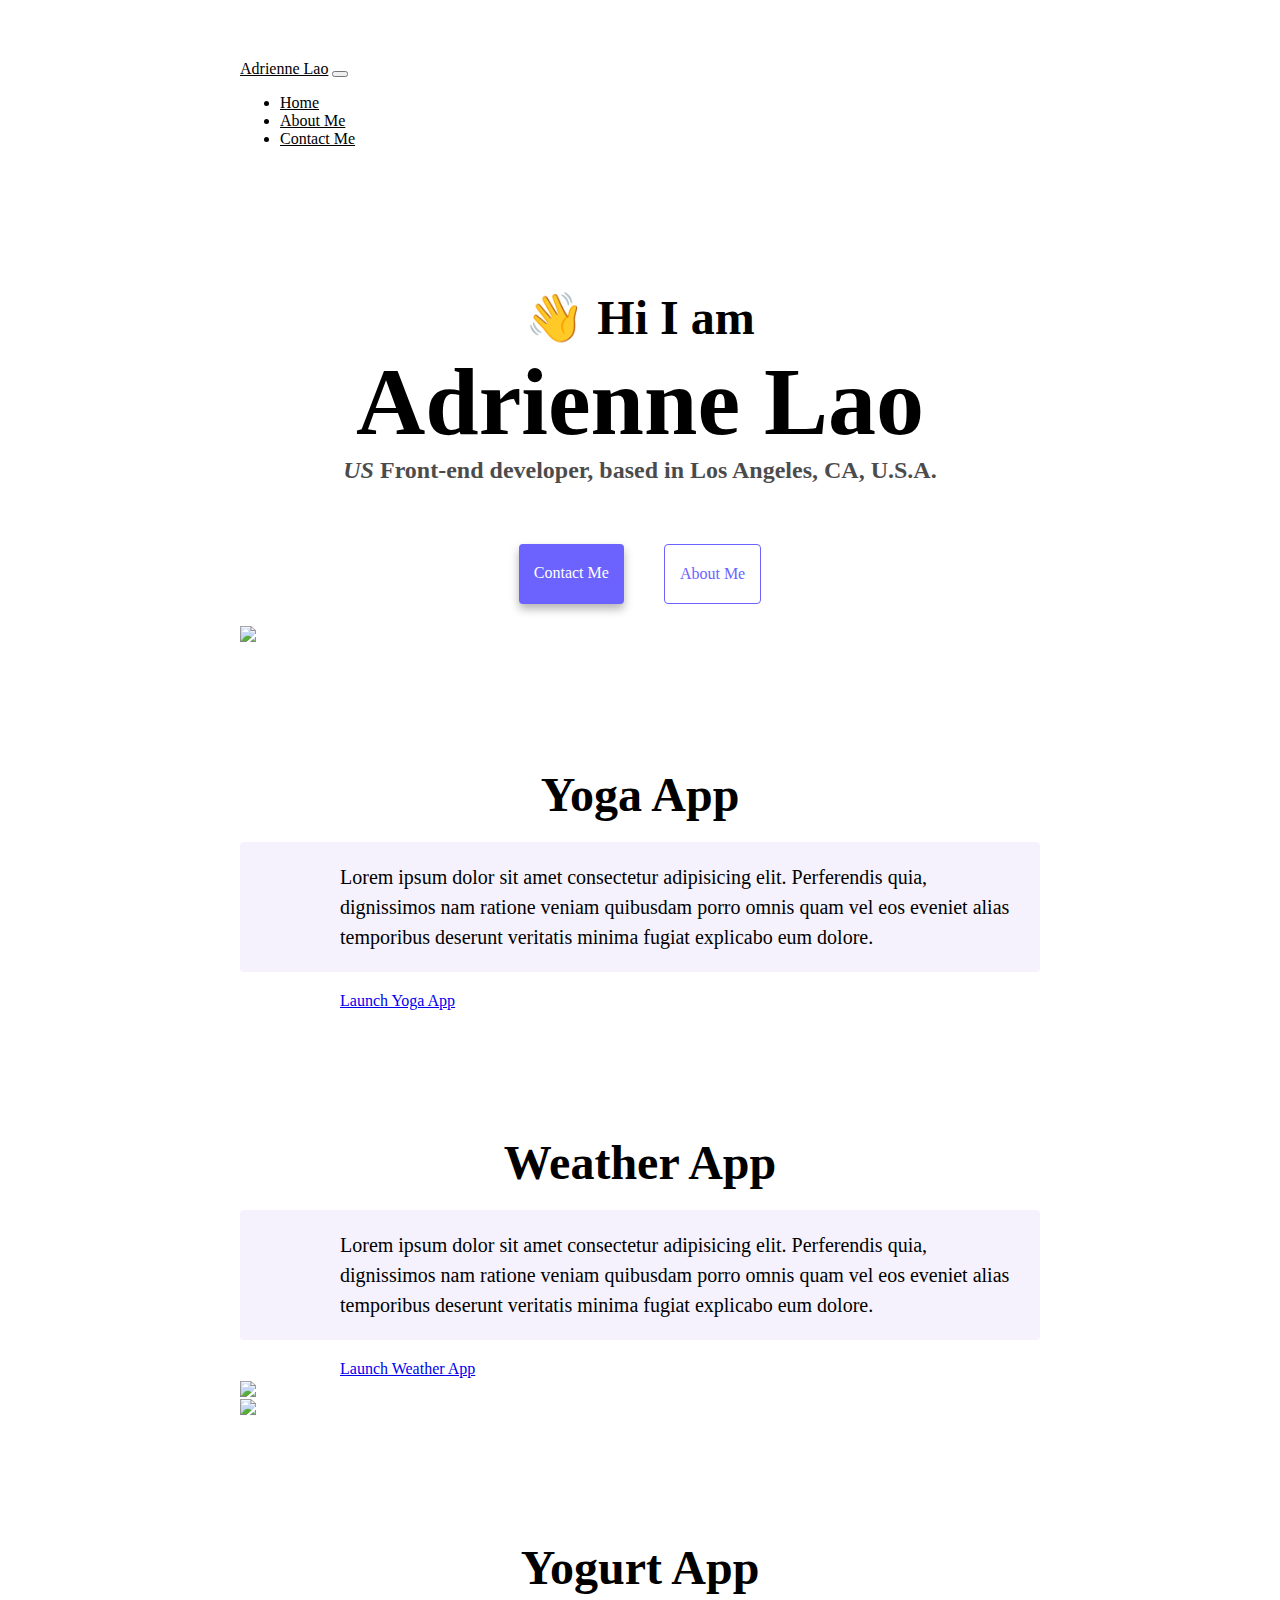
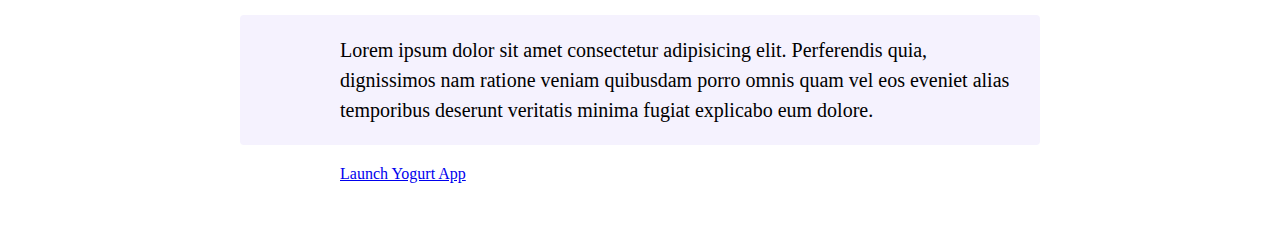
==== index.html @ 94c3ce49 "added code from previous project" ====
<!DOCTYPE html>
<html lang="en">
  <head>
    <meta charset="UTF-8" />
    <meta http-equiv="X-UA-Compatible" content="IE=edge" />
    <meta name="viewport" content="width=device-width, initial-scale=1.0" />
    <title>Adrienne Lao</title>
    <link
      href="https://cdn.jsdelivr.net/npm/bootstrap@5.0.0-beta2/dist/css/bootstrap.min.css"
      rel="stylesheet"
      integrity="sha384-BmbxuPwQa2lc/FVzBcNJ7UAyJxM6wuqIj61tLrc4wSX0szH/Ev+nYRRuWlolflfl"
      crossorigin="anonymous"
    />
    <script
      src="https://cdn.jsdelivr.net/npm/bootstrap@5.0.0-beta2/dist/js/bootstrap.bundle.min.js"
      integrity="sha384-b5kHyXgcpbZJO/tY9Ul7kGkf1S0CWuKcCD38l8YkeH8z8QjE0GmW1gYU5S9FOnJ0"
      crossorigin="anonymous"
    ></script>
    <link rel="stylesheet" href="style.css" />
  </head>
  <body>
    <nav class="navbar navbar-expand-lg bg-light fixed-to-p">
      <div class="container">
        <a class="navbar-brand" href="index.html">Adrienne Lao</a>
        <button
          class="navbar-toggler"
          type="button"
          data-bs-toggle="collapse"
          data-bs-target="#navbarNav"
          aria-controls="navbarNav"
          aria-expanded="false"
          aria-label="Toggle navigation"
        >
          <span class="navbar-toggler-icon"></span>
        </button>
        <div class="collapse navbar-collapse" id="navbarNav">
          <ul class="navbar-nav">
            <li class="nav-item">
              <a class="nav-link" aria-current="page" href="index.html">Home</a>
            </li>
            <li class="nav-item">
              <a class="nav-link" href="about.html">About Me</a>
            </li>
            <li class="nav-item">
              <a class="nav-link" href="about.html">Contact Me</a>
            </li>
          </ul>
        </div>
      </div>
    </nav>
    <h2 class="text-center">👋 Hi I am</h2>
    <h1 class="text-center">Adrienne Lao</h1>
    <h3 class="text-center">
      <i>US</i> Front-end developer, based in Los Angeles, CA, U.S.A.
    </h3>
    <div class="navigation-links mb-5">
      <a href="about.html#contact" class="primary-link">Contact me</a>
      <a href="about.html" class="secondary-link">About me</a>
    </div>
    <div class="container">
      <div class="row">
        <div class="col-md-6">
          <img src="images/yoga.png" class="img-fluid rounded" />
        </div>
        <div class="col-md-6">
          <h2 class="mb-3">Yoga App</h2>
          <p class="description">
            Lorem ipsum dolor sit amet consectetur adipisicing elit. Perferendis
            quia, dignissimos nam ratione veniam quibusdam porro omnis quam vel
            eos eveniet alias temporibus deserunt veritatis minima fugiat
            explicabo eum dolore.
          </p>
          <div class="mt-5">
            <a href="#" class="primary-links">Launch Yoga App</a>
          </div>
        </div>
      </div>
      <div class="row mt-5">
        <div class="col-md-6">
          <h2 class="mb-3">Weather App</h2>
          <p class="description">
            Lorem ipsum dolor sit amet consectetur adipisicing elit. Perferendis
            quia, dignissimos nam ratione veniam quibusdam porro omnis quam vel
            eos eveniet alias temporibus deserunt veritatis minima fugiat
            explicabo eum dolore.
          </p>
          <div class="mb-5 mt-5">
            <a href="#" class="primary-links">Launch Weather App</a>
          </div>
        </div>
        <div class="col-md-6">
          <img src="images/weather.png" class="img-fluid rounded" />
        </div>
      </div>
      <div class="row mt-5">
        <div class="col-md-6">
          <img src="images/yogurt.png" class="img-fluid rounded" />
        </div>
        <div class="col-md-6">
          <h2 class="mb-3">Yogurt App</h2>
          <p class="description">
            Lorem ipsum dolor sit amet consectetur adipisicing elit. Perferendis
            quia, dignissimos nam ratione veniam quibusdam porro omnis quam vel
            eos eveniet alias temporibus deserunt veritatis minima fugiat
            explicabo eum dolore.
          </p>
          <div class="mt-5">
            <a href="#" class="primary-links">Launch Yogurt App</a>
          </div>
        </div>
      </div>
    </div>
  </body>
</html>
---- style.css ----
:root {
    --primary-color: #6c63ff;
    --secondary-color: #f5f2fe;
    --box-shadow: 0 5px 10px rgba(0, 0, 0, 0.3);
  }
  
  body {
    margin: 60px auto;
    max-width: 800px;
  }
  
  h1,
  h2,
  h3 {
    text-align: center;
    margin: 0;
  }
  
  h1 {
    font-size: 96px;
  }
  
  h2 {
    font-size: 48px;
    padding-top: 125px;
  }
  
  h3 {
    font-size: 24px;
    opacity: 0.7;
  }
  
  p {
    padding: 20px;
    border-radius: 4px;
    font-size: 18px;
    line-height: 1.5;
    text-align: center;
    padding-left: 100px;
  }
  
  .navigation-links {
    display: flex;
    margin-top: 40px;
    justify-content: center;
  }
  
  .navigation-links a {
    margin: 20px;
    border-radius: 4px;
    padding: 20px 15px;
    text-decoration: none;
    text-transform: capitalize;
  }
  
  .primary-link {
    background: var(--primary-color);
    box-shadow: var(--box-shadow);
    color: white;
  }
  .primary-links {
    padding-left: 100px;
  }
  .secondary-link {
    color: var(--primary-color);
    border: 1px solid var(--primary-color);
  }
  
  .homepage-link {
    color: var(--primary-color);
    text-align: center;
    display: block;
  }
  
  .about-paragraphs {
    margin: 30px 0;
  }
  
  .about-paragraphs p {
    margin: 10px;
  }
  
  .email-link {
    display: flex;
    justify-content: center;
    color: var(--primary-color);
    font-size: 28px;
    text-decoration: none;
  }
  
  .email-link:hover {
    text-decoration: underline;
  }
  .navbar-brand {
    color: black;
  }
  .nav-link {
    color: black;
  }
  .description {
    text-align: left;
    font-size: 20px;
    background-color: var(--secondary-color);
  }
  .img-fluid {
    max-width: 150%;
    height: auto;
  }
  img {
    vertical-align: middle;
  }
  .text-center {
    text-align: center !important;
  }
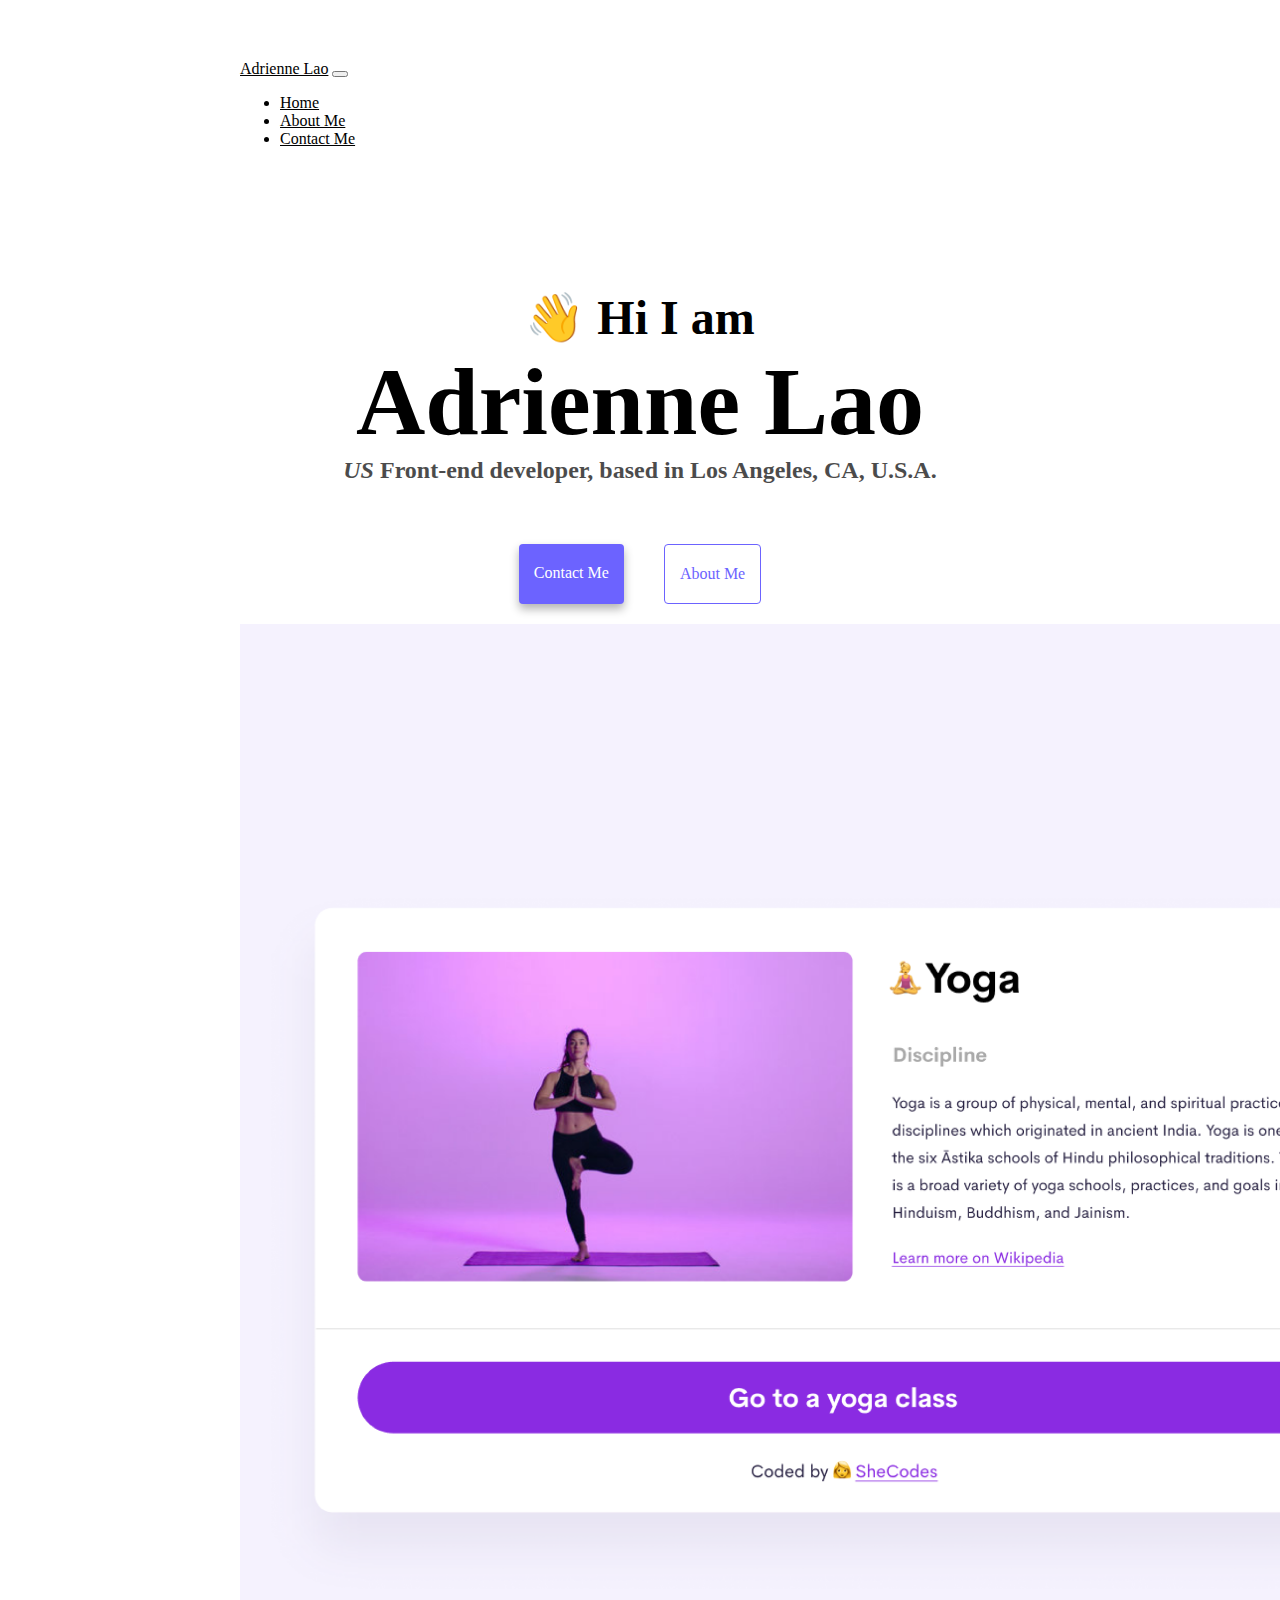
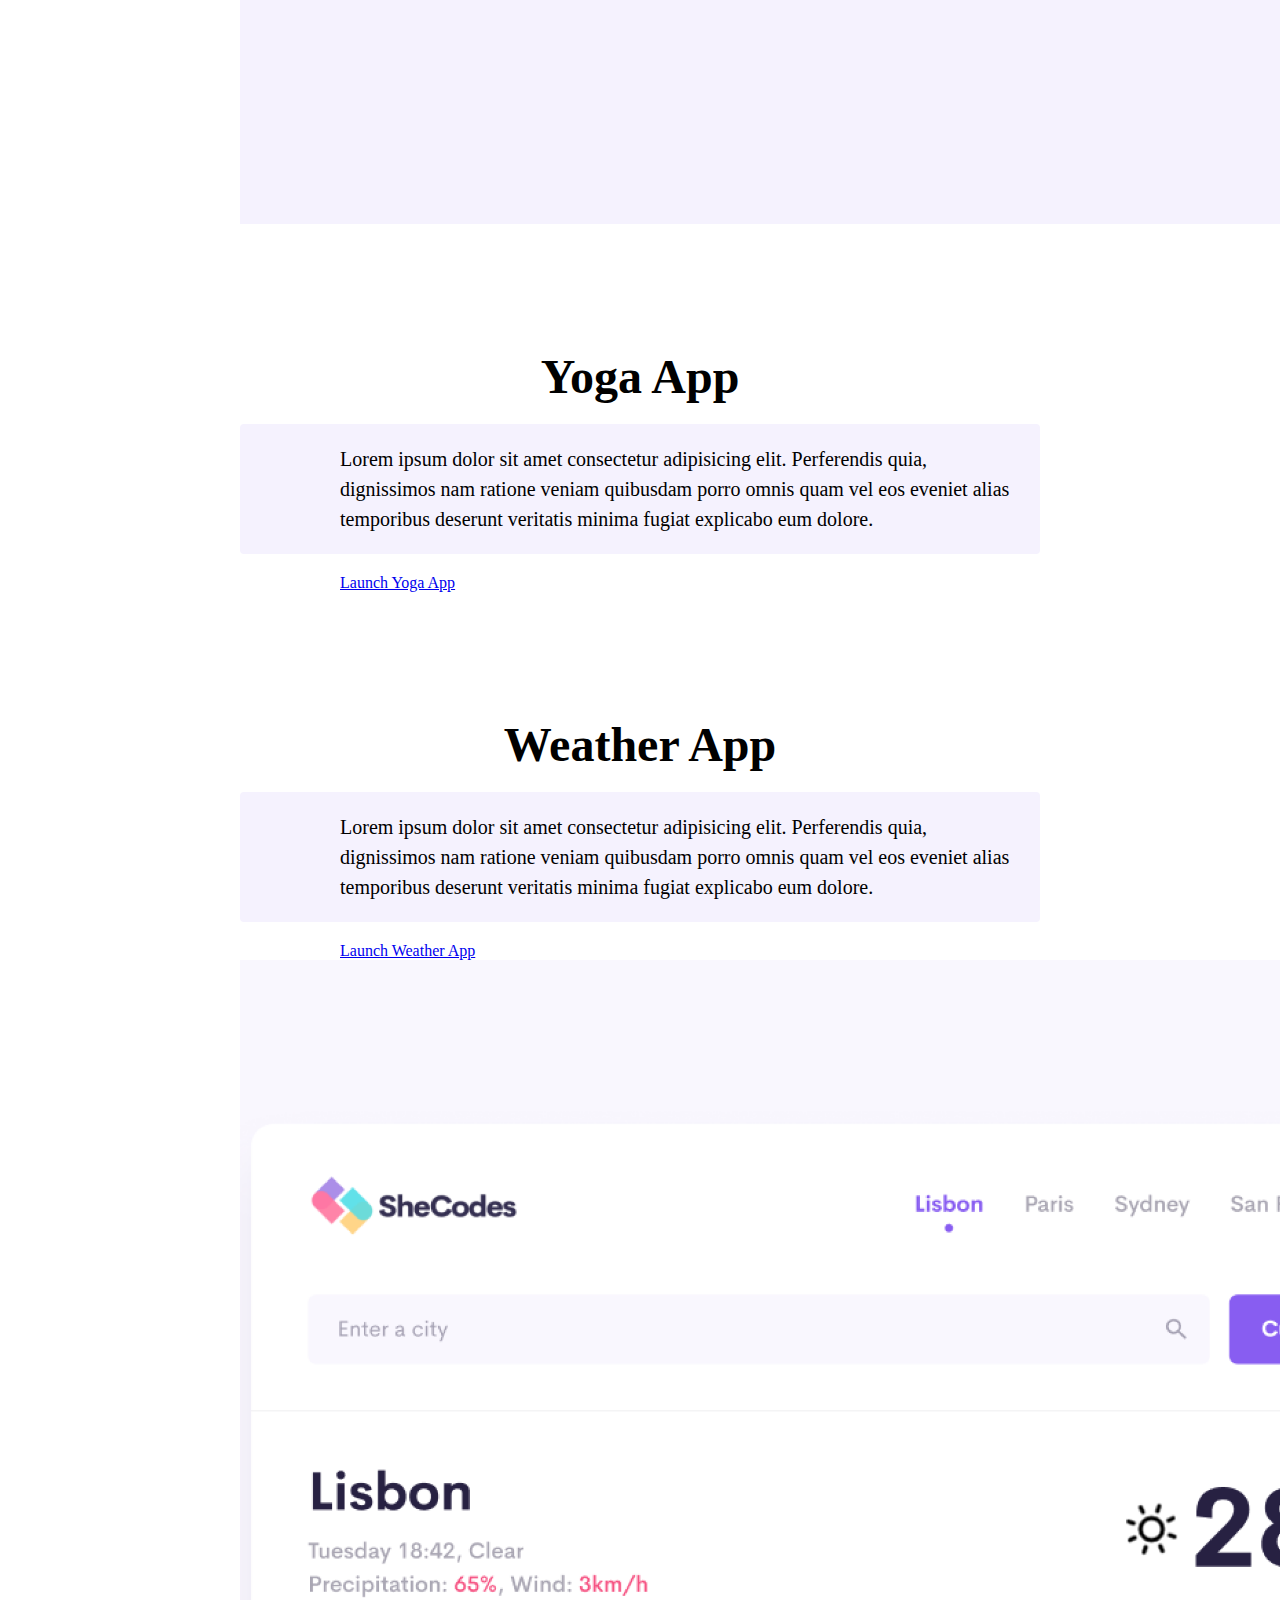
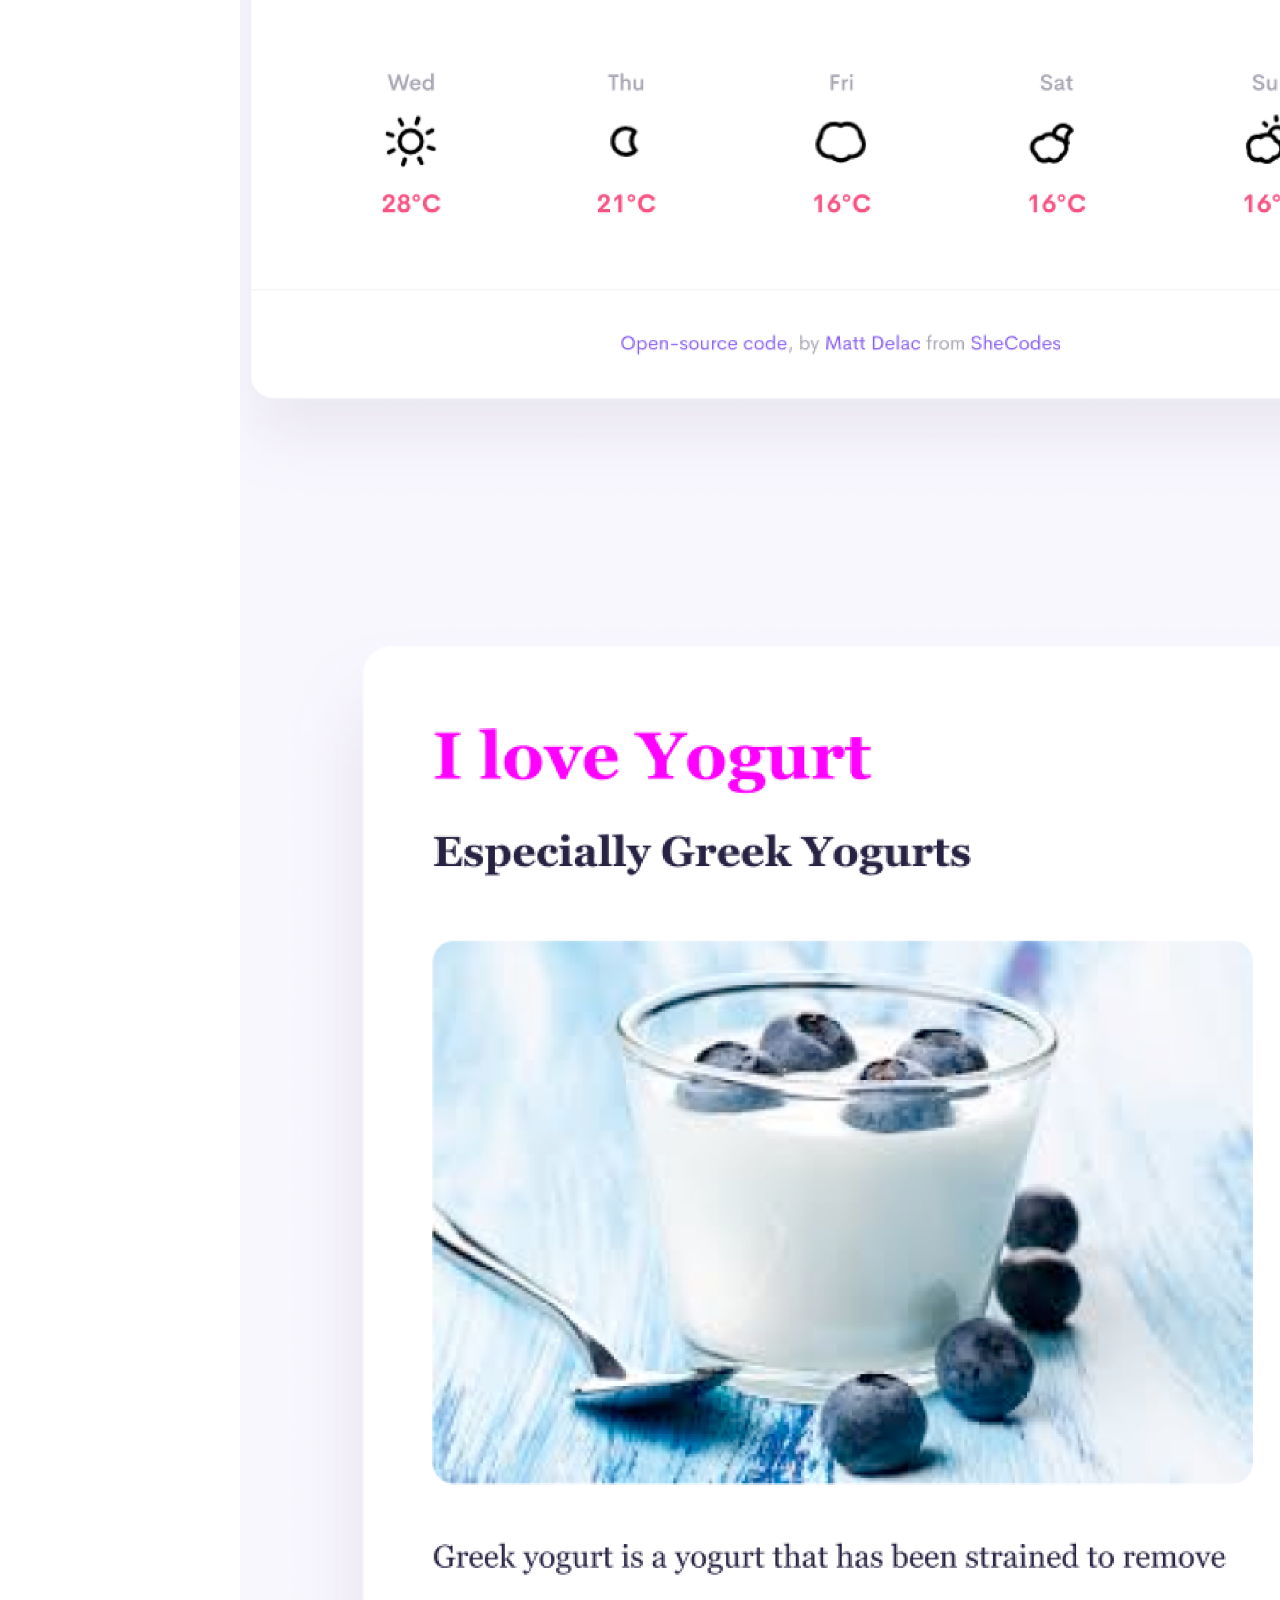
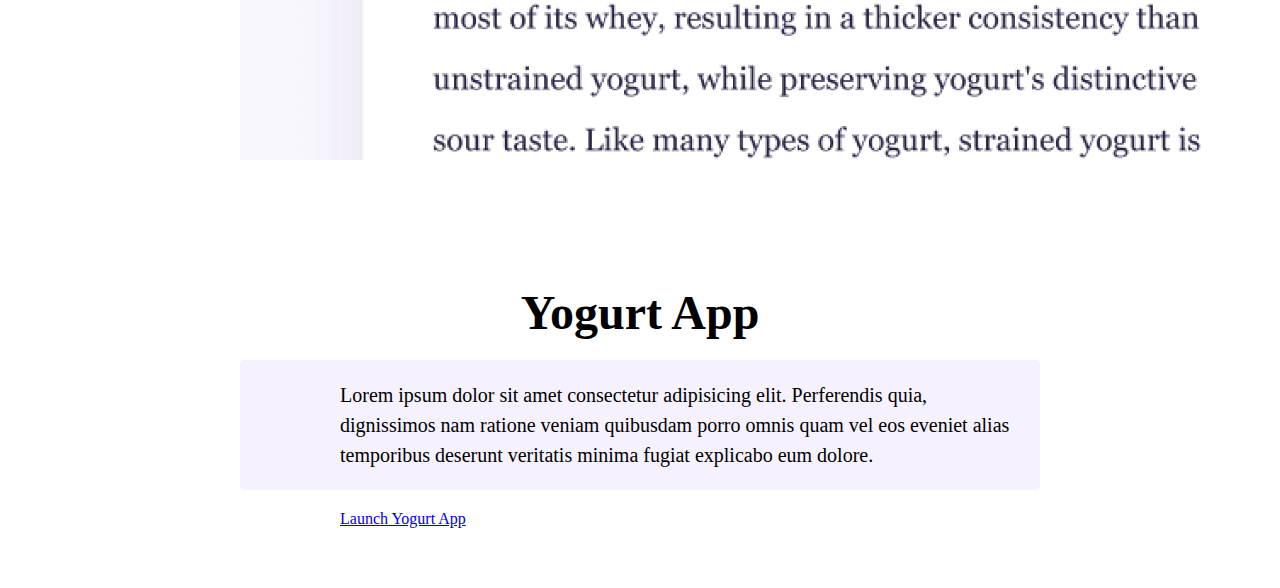
==== commit 0bea6b0a: "made changes to site to become seo friendly" ====
--- a/index.html
+++ b/index.html
@@ -5,6 +5,7 @@
     <meta http-equiv="X-UA-Compatible" content="IE=edge" />
     <meta name="viewport" content="width=device-width, initial-scale=1.0" />
     <title>Adrienne Lao</title>
+    <meta name="description" content="All about Adrienne Lao and her web development experience"/>
     <link
       href="https://cdn.jsdelivr.net/npm/bootstrap@5.0.0-beta2/dist/css/bootstrap.min.css"
       rel="stylesheet"
@@ -54,13 +55,13 @@
       <i>US</i> Front-end developer, based in Los Angeles, CA, U.S.A.
     </h3>
     <div class="navigation-links mb-5">
-      <a href="about.html#contact" class="primary-link">Contact me</a>
-      <a href="about.html" class="secondary-link">About me</a>
+      <a href="about.html#contact" class="primary-link" title="Contact Me">Contact me</a>
+      <a href="about.html" class="secondary-link" title="About Me">About me</a>
     </div>
     <div class="container">
       <div class="row">
         <div class="col-md-6">
-          <img src="images/yoga.png" class="img-fluid rounded" />
+          <img src="images/yoga.png" class="img-fluid rounded" alt="yoga image" />
         </div>
         <div class="col-md-6">
           <h2 class="mb-3">Yoga App</h2>
@@ -71,7 +72,7 @@
             explicabo eum dolore.
           </p>
           <div class="mt-5">
-            <a href="#" class="primary-links">Launch Yoga App</a>
+            <a href="#" class="primary-links" title="Yoga Application Launch">Launch Yoga App</a>
           </div>
         </div>
       </div>
@@ -85,16 +86,16 @@
             explicabo eum dolore.
           </p>
           <div class="mb-5 mt-5">
-            <a href="#" class="primary-links">Launch Weather App</a>
+            <a href="#" class="primary-links" title="Weather Application Launch">Launch Weather App</a>
           </div>
         </div>
         <div class="col-md-6">
-          <img src="images/weather.png" class="img-fluid rounded" />
+          <img src="images/weather.png" class="img-fluid rounded" alt="weather app image"/>
         </div>
       </div>
       <div class="row mt-5">
         <div class="col-md-6">
-          <img src="images/yogurt.png" class="img-fluid rounded" />
+          <img src="images/yogurt.png" class="img-fluid rounded" alt="yogurt image"/>
         </div>
         <div class="col-md-6">
           <h2 class="mb-3">Yogurt App</h2>
@@ -105,7 +106,7 @@
             explicabo eum dolore.
           </p>
           <div class="mt-5">
-            <a href="#" class="primary-links">Launch Yogurt App</a>
+            <a href="#" class="primary-links" title="Yogurt Application Launch">Launch Yogurt App</a>
           </div>
         </div>
       </div>
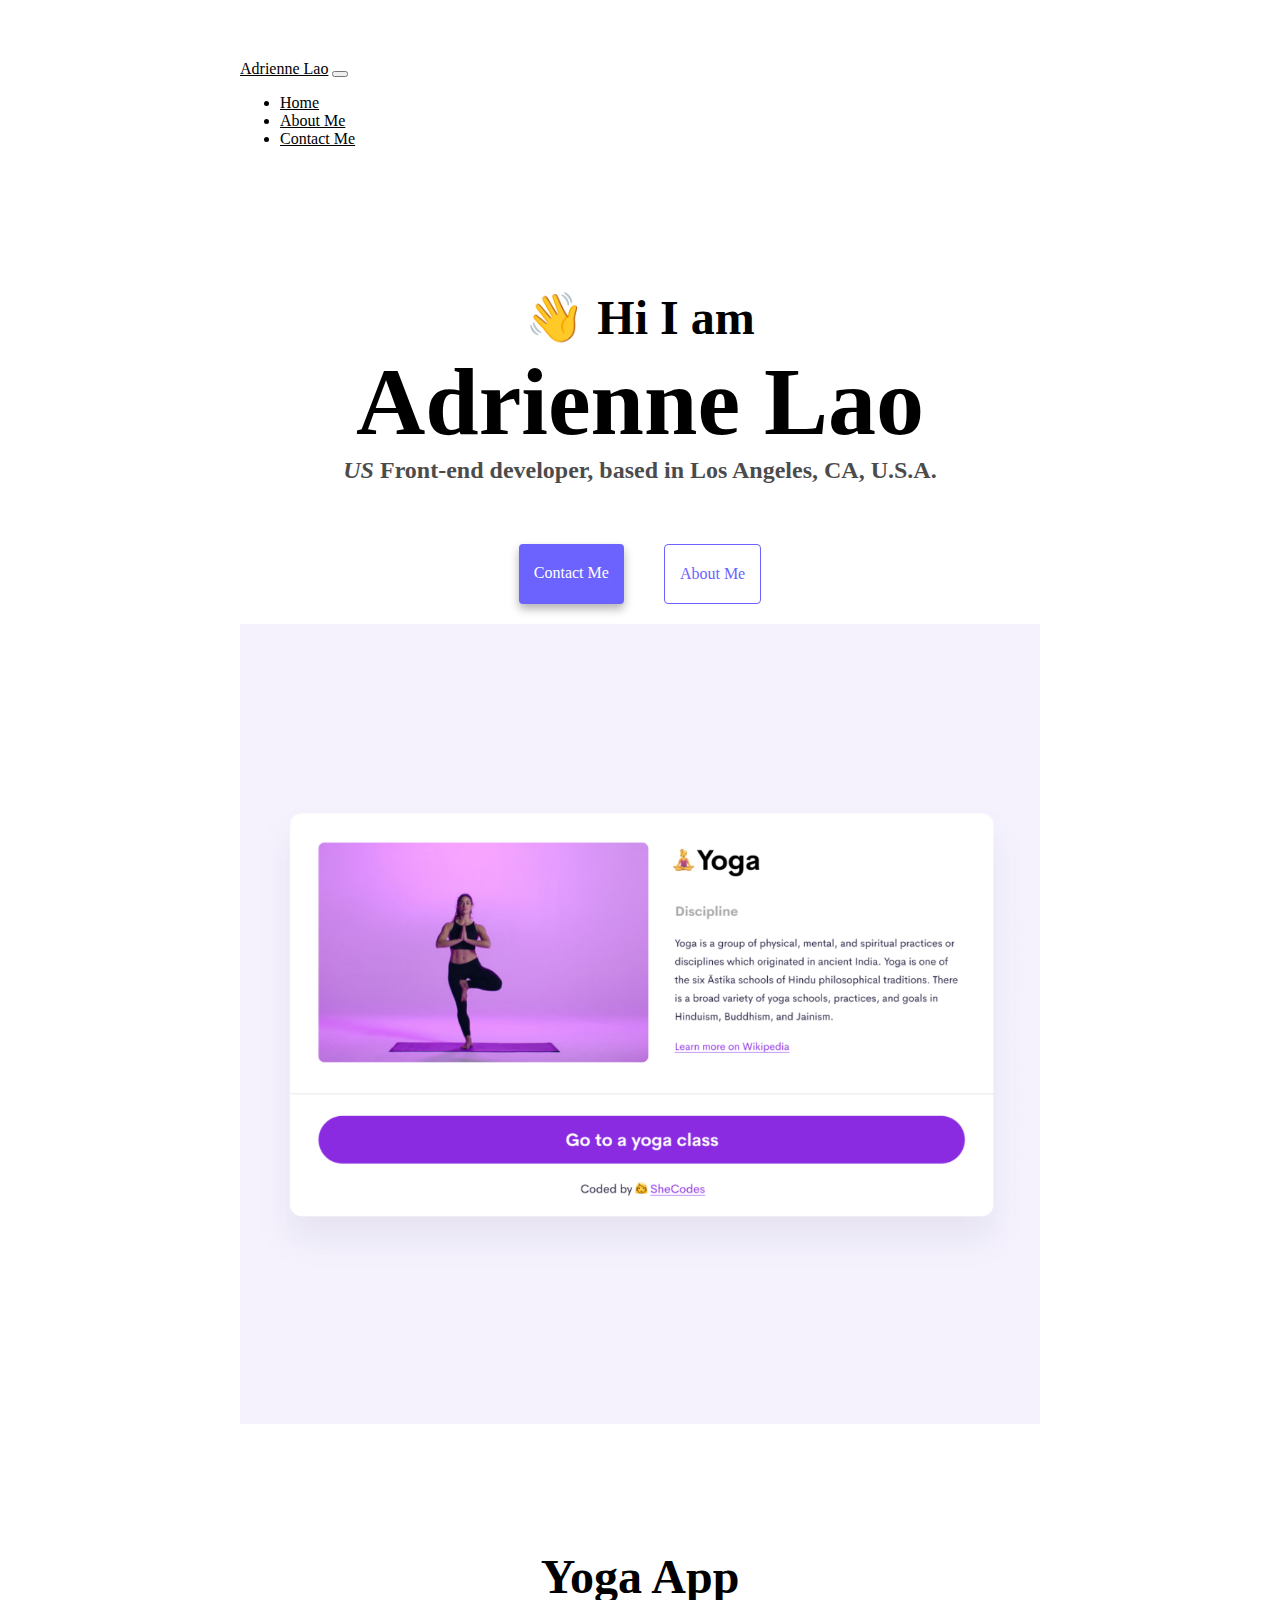
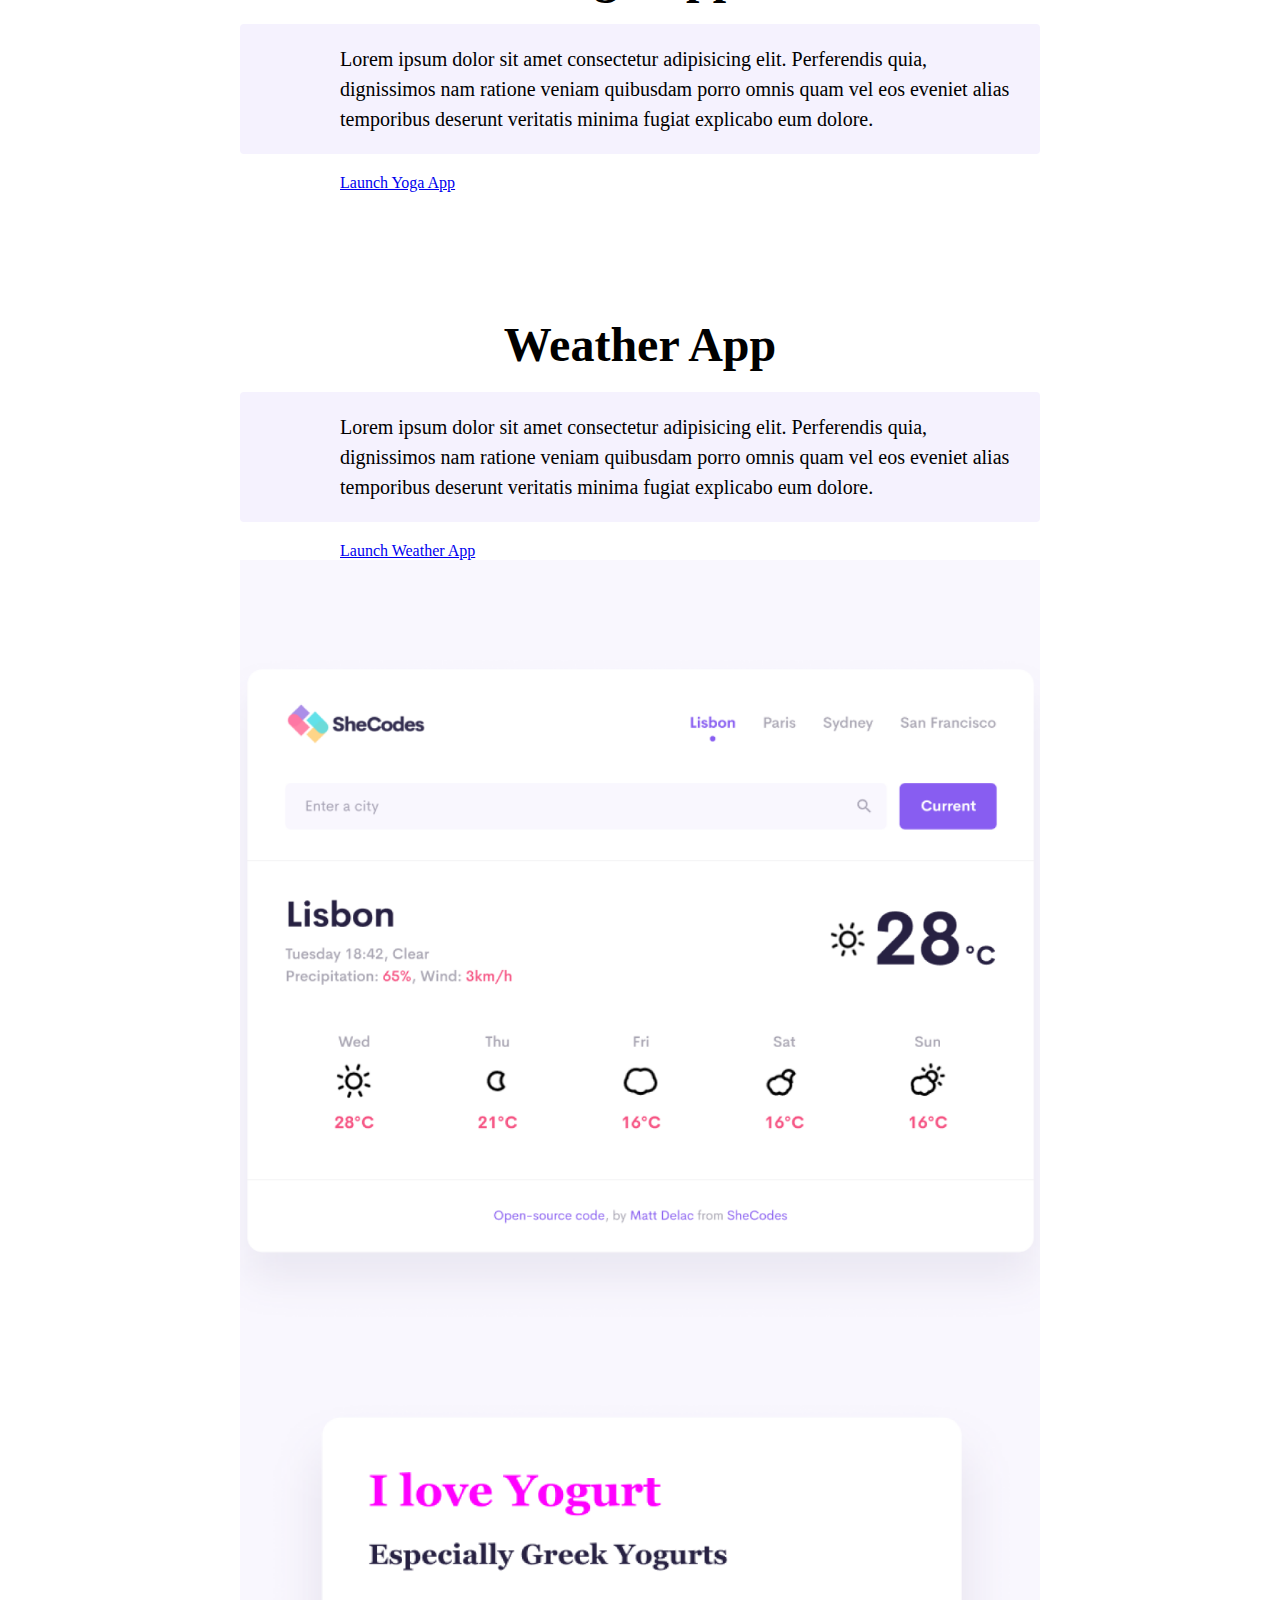
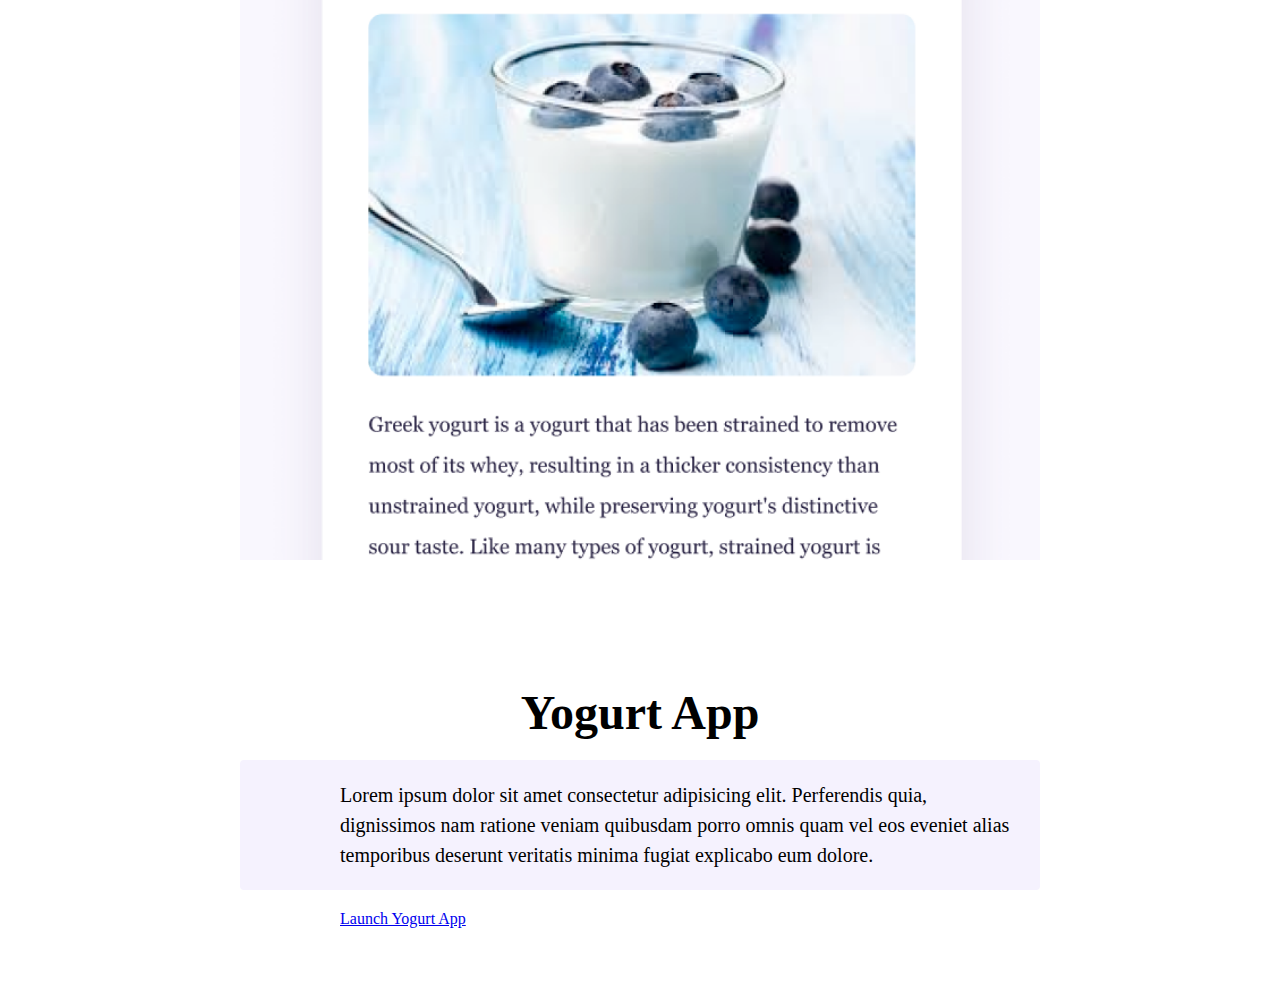
==== commit 313490f7: "fixed code" ====
--- a/index.html
+++ b/index.html
@@ -20,7 +20,7 @@
     <link rel="stylesheet" href="style.css" />
   </head>
   <body>
-    <nav class="navbar navbar-expand-lg bg-light fixed-to-p">
+    <nav class="navbar navbar-expand-lg navbar-light bg-light fixed-top">
       <div class="container">
         <a class="navbar-brand" href="index.html">Adrienne Lao</a>
         <button
@@ -60,12 +60,12 @@
     </div>
     <div class="container">
       <div class="row">
-        <div class="col-md-6">
-          <img src="images/yoga.png" class="img-fluid rounded" alt="yoga image" />
+        <div class="column-sm-6">
+          <img src="images/yoga.png" class="img-fluid rounded d-none d-sm-blcok" alt="yoga image" />
         </div>
-        <div class="col-md-6">
-          <h2 class="mb-3">Yoga App</h2>
-          <p class="description">
+        <div class="col-sm-6 yoga">
+          <h2 class="text-md-start mb-3">Yoga App</h2>
+          <p class="bg-white text-md-start fs-5 text description">
             Lorem ipsum dolor sit amet consectetur adipisicing elit. Perferendis
             quia, dignissimos nam ratione veniam quibusdam porro omnis quam vel
             eos eveniet alias temporibus deserunt veritatis minima fugiat
@@ -77,7 +77,7 @@
         </div>
       </div>
       <div class="row mt-5">
-        <div class="col-md-6">
+        <div class="col-sm-6">
           <h2 class="mb-3">Weather App</h2>
           <p class="description">
             Lorem ipsum dolor sit amet consectetur adipisicing elit. Perferendis
@@ -85,19 +85,19 @@
             eos eveniet alias temporibus deserunt veritatis minima fugiat
             explicabo eum dolore.
           </p>
-          <div class="mb-5 mt-5">
+          <div class="mt-5">
             <a href="#" class="primary-links" title="Weather Application Launch">Launch Weather App</a>
           </div>
         </div>
-        <div class="col-md-6">
-          <img src="images/weather.png" class="img-fluid rounded" alt="weather app image"/>
+        <div class="col-sm-6">
+          <img src="images/weather.png" class="img-fluid rounded d-none d-sm-block" alt="weather app image"/>
         </div>
       </div>
       <div class="row mt-5">
-        <div class="col-md-6">
-          <img src="images/yogurt.png" class="img-fluid rounded" alt="yogurt image"/>
+        <div class="col-sm-6">
+          <img src="images/yogurt.png" class="img-fluid rounded d-none d-sm-block" alt="yogurt image"/>
         </div>
-        <div class="col-md-6">
+        <div class="col-sm-6">
           <h2 class="mb-3">Yogurt App</h2>
           <p class="description">
             Lorem ipsum dolor sit amet consectetur adipisicing elit. Perferendis
--- a/style.css
+++ b/style.css
@@ -103,7 +103,7 @@
     background-color: var(--secondary-color);
   }
   .img-fluid {
-    max-width: 150%;
+    max-width: 100%;
     height: auto;
   }
   img {
@@ -112,4 +112,6 @@
   .text-center {
     text-align: center !important;
   }
-  +.rounded {
+    border-radius: .25 rem!important;
+}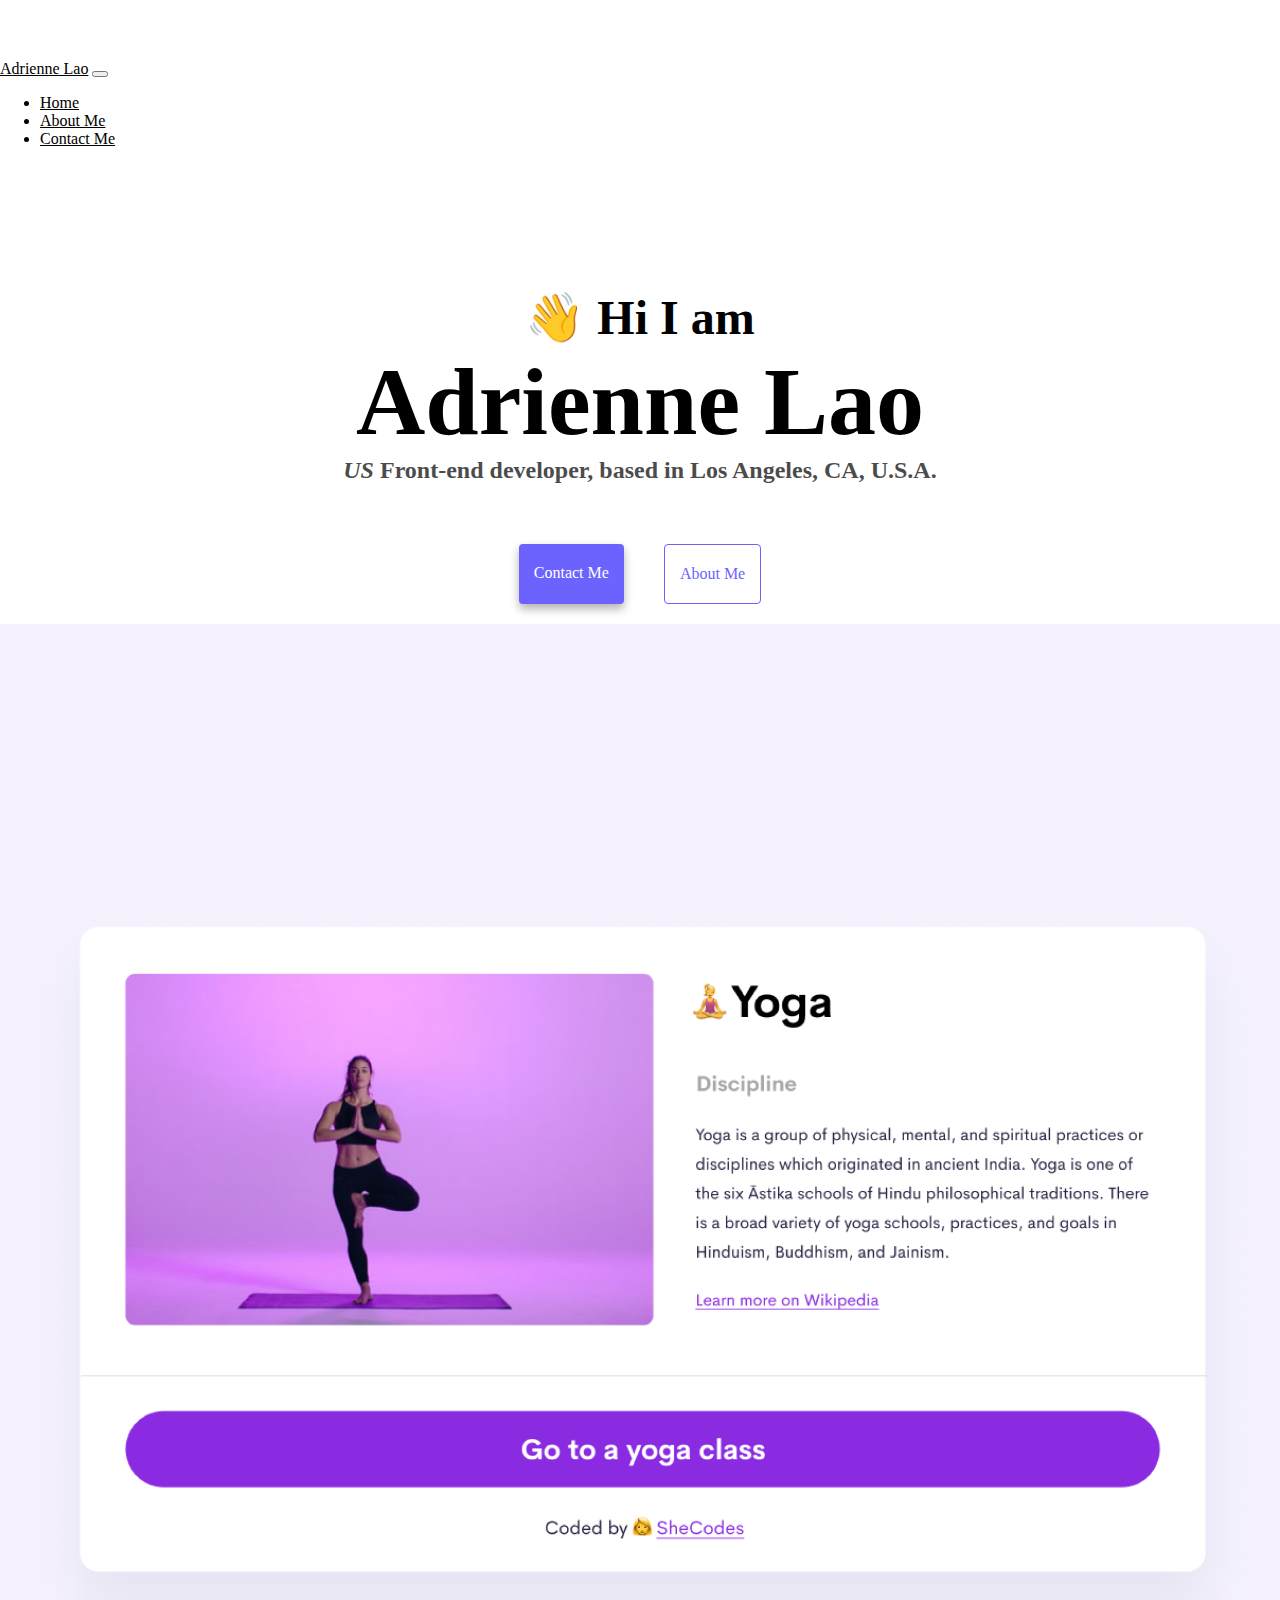
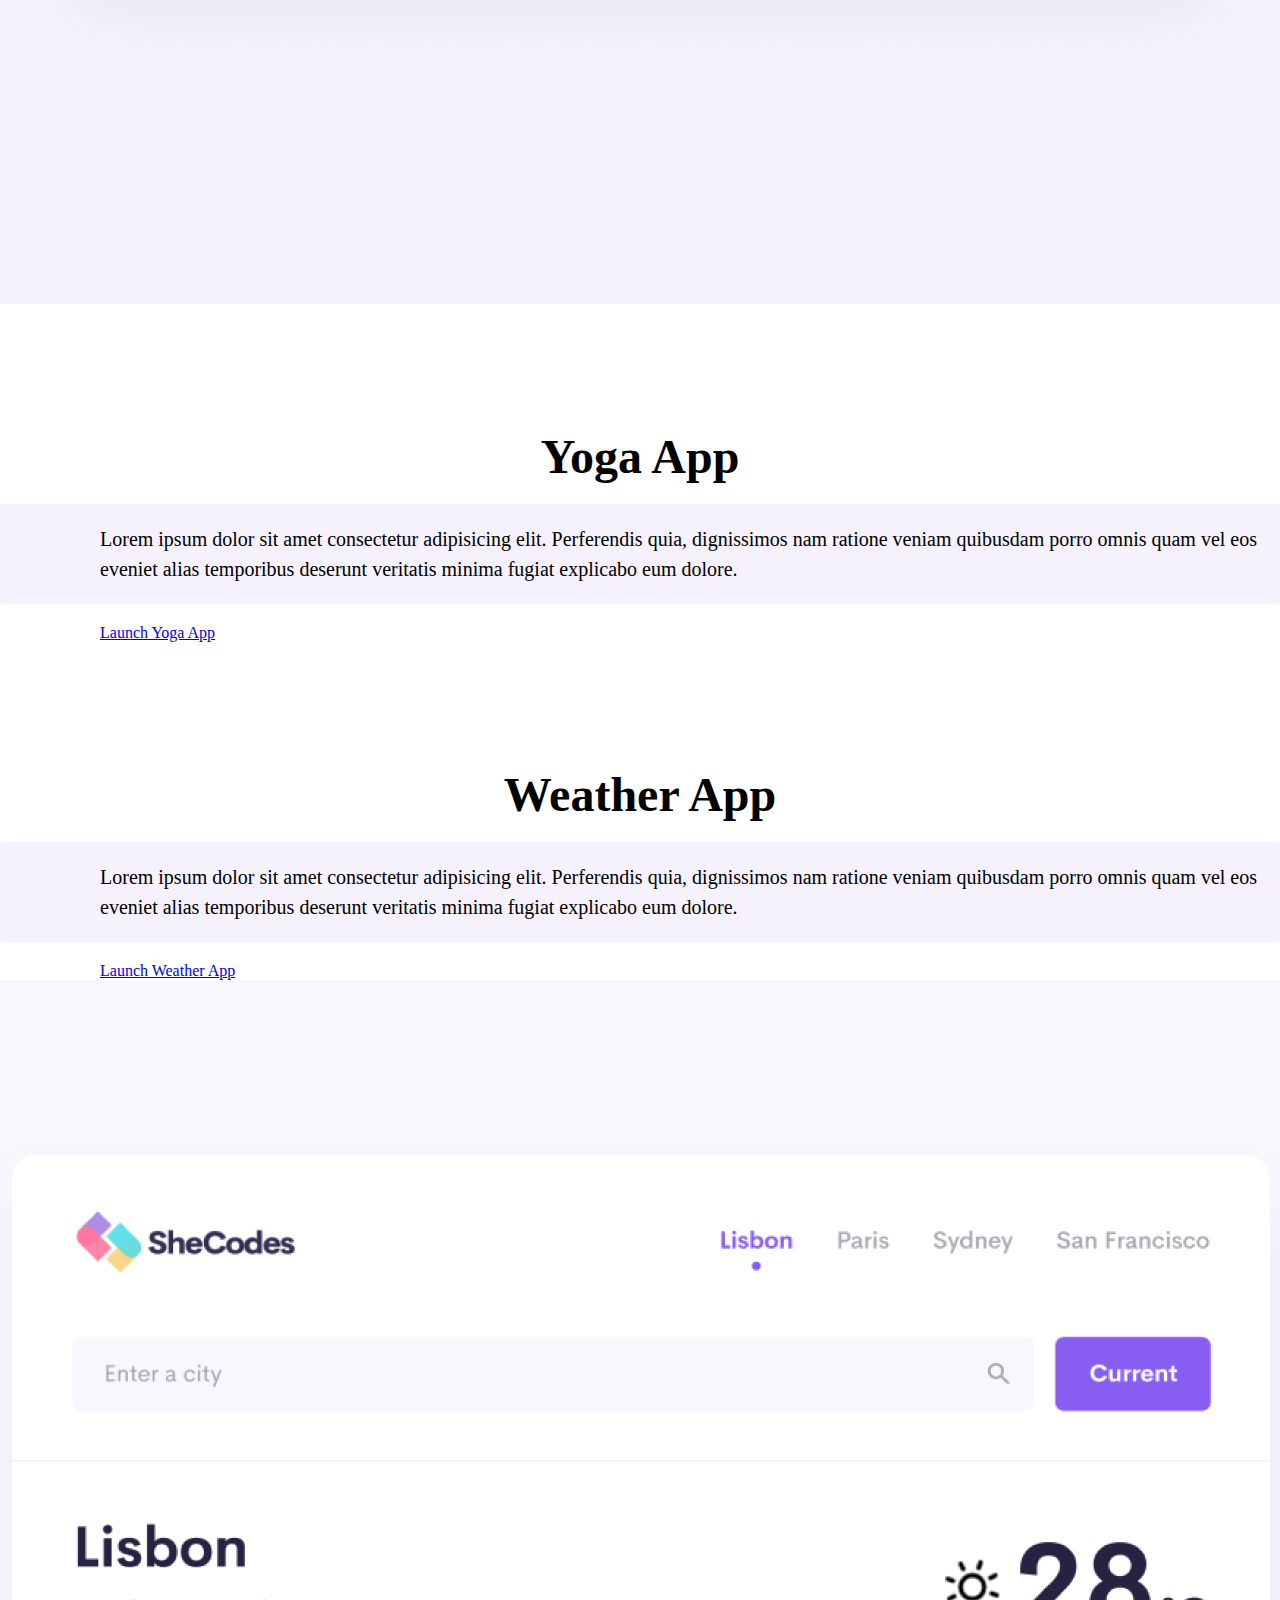
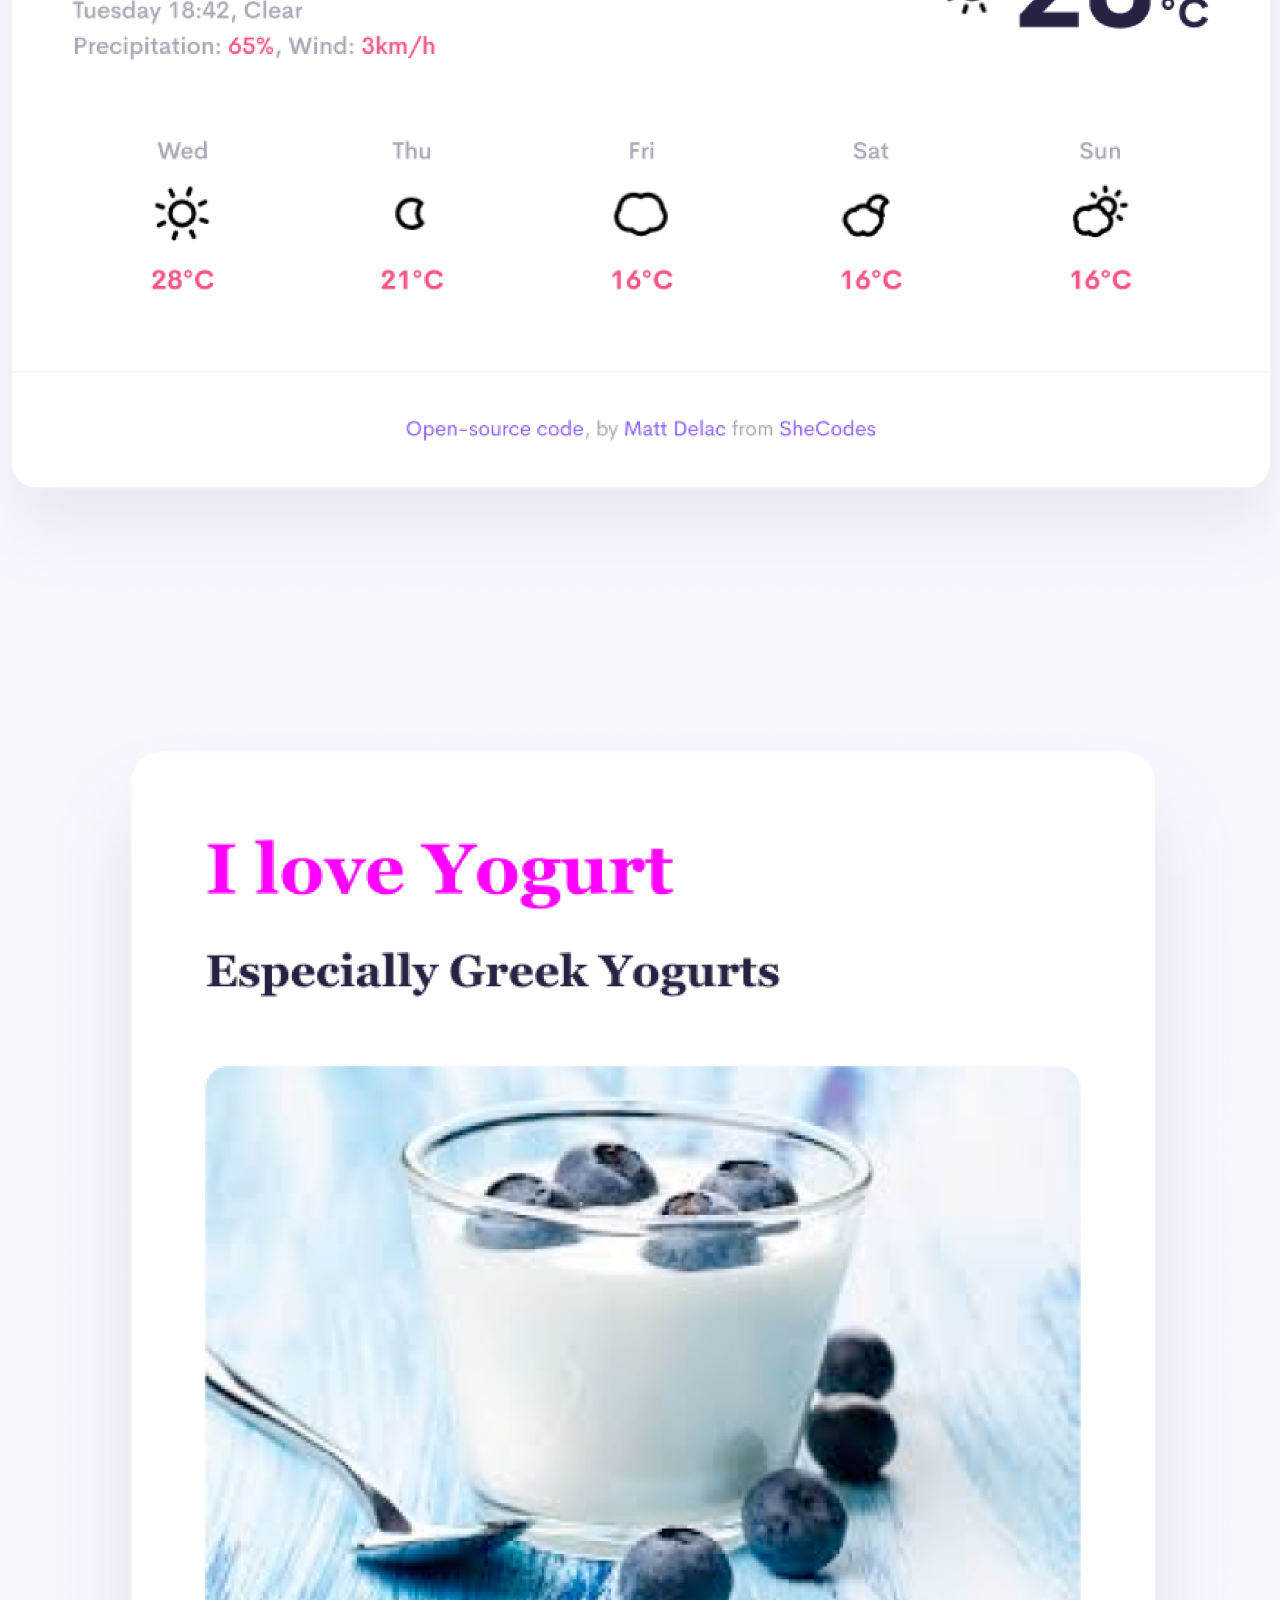
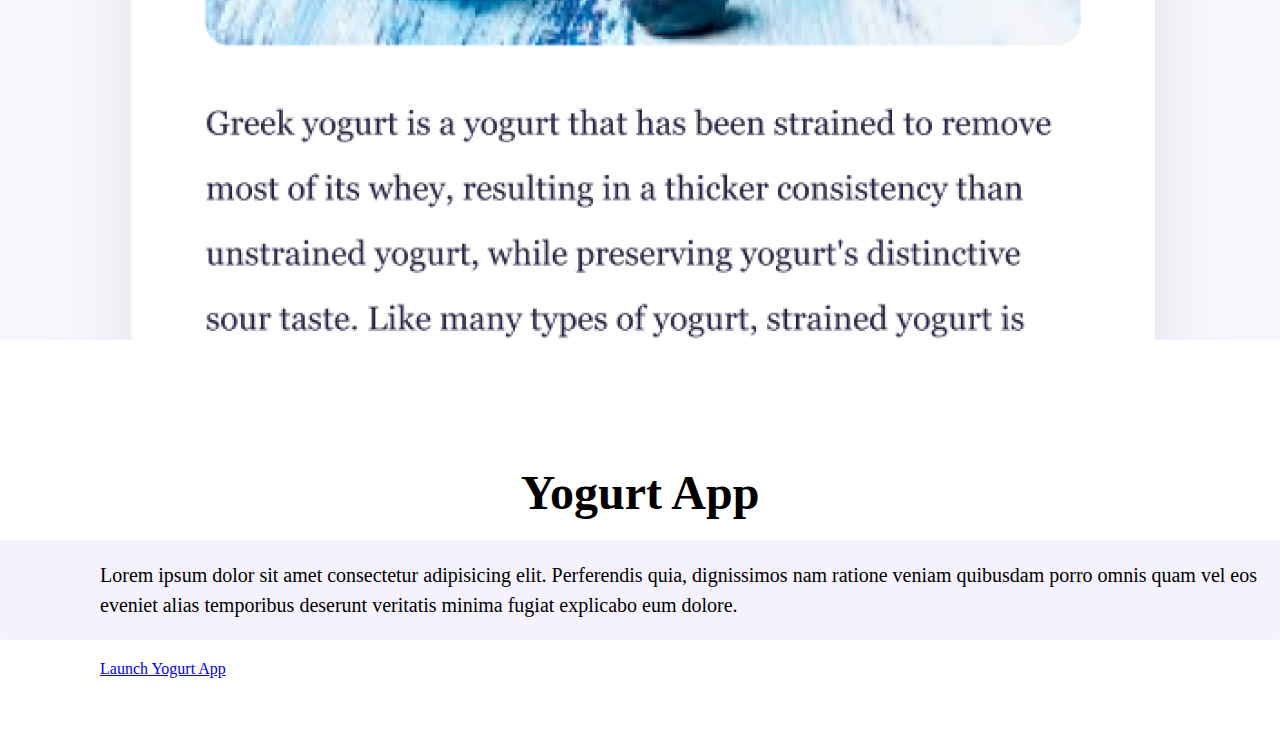
==== commit cabbe124: "edited some style changes" ====
--- a/index.html
+++ b/index.html
@@ -17,7 +17,7 @@
       integrity="sha384-b5kHyXgcpbZJO/tY9Ul7kGkf1S0CWuKcCD38l8YkeH8z8QjE0GmW1gYU5S9FOnJ0"
       crossorigin="anonymous"
     ></script>
-    <link rel="stylesheet" href="style.css" />
+    <link rel="stylesheet" href="/style.css" />
   </head>
   <body>
     <nav class="navbar navbar-expand-lg navbar-light bg-light fixed-top">
@@ -37,7 +37,7 @@
         <div class="collapse navbar-collapse" id="navbarNav">
           <ul class="navbar-nav">
             <li class="nav-item">
-              <a class="nav-link" aria-current="page" href="index.html">Home</a>
+              <a class="nav-link active" aria-current="page" href="index.html">Home</a>
             </li>
             <li class="nav-item">
               <a class="nav-link" href="about.html">About Me</a>
@@ -64,7 +64,7 @@
           <img src="images/yoga.png" class="img-fluid rounded d-none d-sm-blcok" alt="yoga image" />
         </div>
         <div class="col-sm-6 yoga">
-          <h2 class="text-md-start mb-3">Yoga App</h2>
+          <h2 class="mb-3">Yoga App</h2>
           <p class="bg-white text-md-start fs-5 text description">
             Lorem ipsum dolor sit amet consectetur adipisicing elit. Perferendis
             quia, dignissimos nam ratione veniam quibusdam porro omnis quam vel
--- a/style.css
+++ b/style.css
@@ -6,7 +6,6 @@
   
   body {
     margin: 60px auto;
-    max-width: 800px;
   }
   
   h1,
